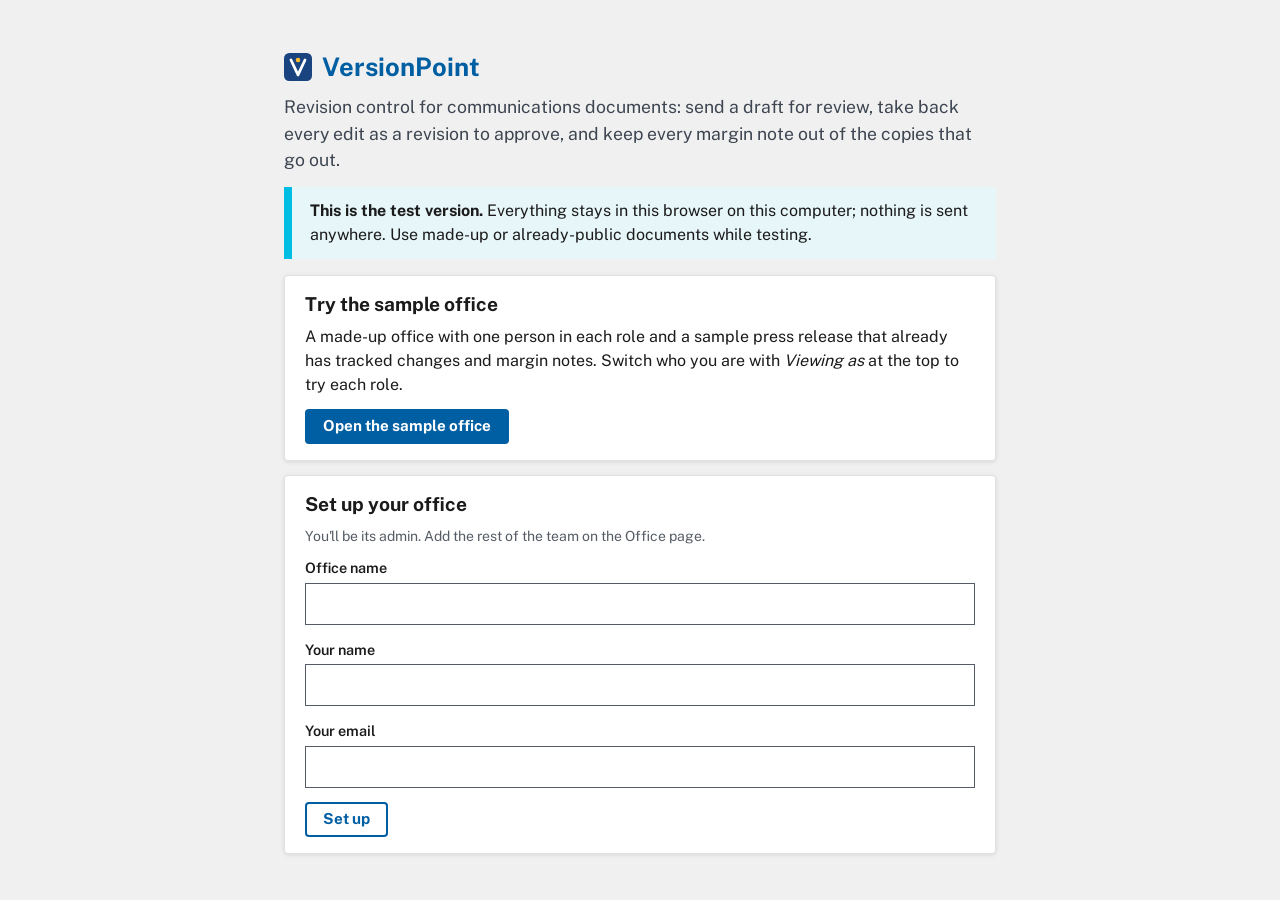
==== index.html @ 3db91370 "Test version built from VersionPoint d736c8c" ====
<!doctype html>
<html lang="en">
  <head>
    <meta http-equiv="Content-Security-Policy" content="default-src 'self'; script-src 'self' 'wasm-unsafe-eval'; worker-src 'self' blob:; style-src 'self' 'unsafe-inline'; font-src 'self' data:; img-src 'self' data: blob:; connect-src 'self' blob: data:; object-src 'none'; base-uri 'none'; form-action 'none'" />
    <meta name="referrer" content="no-referrer" />
    <meta charset="UTF-8" />
    <meta name="viewport" content="width=device-width, initial-scale=1.0" />
    <title>VersionPoint</title>
    <link rel="icon" href="./favicon.svg" type="image/svg+xml" />
    <script type="module" crossorigin src="./assets/index-Dbu-DDed.js"></script>
    <link rel="stylesheet" crossorigin href="./assets/index-DhymI04J.css">
  </head>
  <body>
    <div id="root"></div>
  </body>
</html>
---- assets/index-DhymI04J.css ----
@font-face{font-family:Public Sans;font-style:normal;font-display:swap;font-weight:400;src:url(./public-sans-vietnamese-400-normal-TxZB8OSn.woff2)format("woff2"),url(./public-sans-vietnamese-400-normal-BO1meqcx.woff)format("woff");unicode-range:U+102-103,U+110-111,U+128-129,U+168-169,U+1A0-1A1,U+1AF-1B0,U+300-301,U+303-304,U+308-309,U+323,U+329,U+1EA0-1EF9,U+20AB}@font-face{font-family:Public Sans;font-style:normal;font-display:swap;font-weight:400;src:url(./public-sans-latin-ext-400-normal-mk90oQqJ.woff2)format("woff2"),url(./public-sans-latin-ext-400-normal-B02wwOdZ.woff)format("woff");unicode-range:U+100-2BA,U+2BD-2C5,U+2C7-2CC,U+2CE-2D7,U+2DD-2FF,U+304,U+308,U+329,U+1D00-1DBF,U+1E00-1E9F,U+1EF2-1EFF,U+2020,U+20A0-20AB,U+20AD-20C0,U+2113,U+2C60-2C7F,U+A720-A7FF}@font-face{font-family:Public Sans;font-style:normal;font-display:swap;font-weight:400;src:url(./public-sans-latin-400-normal-8Rpg0ruU.woff2)format("woff2"),url(./public-sans-latin-400-normal-SBbinRkI.woff)format("woff");unicode-range:U+??,U+131,U+152-153,U+2BB-2BC,U+2C6,U+2DA,U+2DC,U+304,U+308,U+329,U+2000-206F,U+20AC,U+2122,U+2191,U+2193,U+2212,U+2215,U+FEFF,U+FFFD}@font-face{font-family:Public Sans;font-style:normal;font-display:swap;font-weight:600;src:url(./public-sans-vietnamese-600-normal-P4BtCUdw.woff2)format("woff2"),url(./public-sans-vietnamese-600-normal-CcnAzmUX.woff)format("woff");unicode-range:U+102-103,U+110-111,U+128-129,U+168-169,U+1A0-1A1,U+1AF-1B0,U+300-301,U+303-304,U+308-309,U+323,U+329,U+1EA0-1EF9,U+20AB}@font-face{font-family:Public Sans;font-style:normal;font-display:swap;font-weight:600;src:url(./public-sans-latin-ext-600-normal-DchWdWJ_.woff2)format("woff2"),url(./public-sans-latin-ext-600-normal-DfkbVac2.woff)format("woff");unicode-range:U+100-2BA,U+2BD-2C5,U+2C7-2CC,U+2CE-2D7,U+2DD-2FF,U+304,U+308,U+329,U+1D00-1DBF,U+1E00-1E9F,U+1EF2-1EFF,U+2020,U+20A0-20AB,U+20AD-20C0,U+2113,U+2C60-2C7F,U+A720-A7FF}@font-face{font-family:Public Sans;font-style:normal;font-display:swap;font-weight:600;src:url(./public-sans-latin-600-normal-Fru-LXNs.woff2)format("woff2"),url(./public-sans-latin-600-normal-BR59oU-I.woff)format("woff");unicode-range:U+??,U+131,U+152-153,U+2BB-2BC,U+2C6,U+2DA,U+2DC,U+304,U+308,U+329,U+2000-206F,U+20AC,U+2122,U+2191,U+2193,U+2212,U+2215,U+FEFF,U+FFFD}@font-face{font-family:Public Sans;font-style:normal;font-display:swap;font-weight:700;src:url(./public-sans-vietnamese-700-normal-D97ShjGS.woff2)format("woff2"),url(./public-sans-vietnamese-700-normal-Dq5VrXjD.woff)format("woff");unicode-range:U+102-103,U+110-111,U+128-129,U+168-169,U+1A0-1A1,U+1AF-1B0,U+300-301,U+303-304,U+308-309,U+323,U+329,U+1EA0-1EF9,U+20AB}@font-face{font-family:Public Sans;font-style:normal;font-display:swap;font-weight:700;src:url(./public-sans-latin-ext-700-normal-CgolUQuG.woff2)format("woff2"),url(./public-sans-latin-ext-700-normal-jWHjnMgZ.woff)format("woff");unicode-range:U+100-2BA,U+2BD-2C5,U+2C7-2CC,U+2CE-2D7,U+2DD-2FF,U+304,U+308,U+329,U+1D00-1DBF,U+1E00-1E9F,U+1EF2-1EFF,U+2020,U+20A0-20AB,U+20AD-20C0,U+2113,U+2C60-2C7F,U+A720-A7FF}@font-face{font-family:Public Sans;font-style:normal;font-display:swap;font-weight:700;src:url(./public-sans-latin-700-normal-BqJmxWdE.woff2)format("woff2"),url(./public-sans-latin-700-normal-Dm-oTPSL.woff)format("woff");unicode-range:U+??,U+131,U+152-153,U+2BB-2BC,U+2C6,U+2DA,U+2DC,U+304,U+308,U+329,U+2000-206F,U+20AC,U+2122,U+2191,U+2193,U+2212,U+2215,U+FEFF,U+FFFD}@font-face{font-family:Merriweather;font-style:normal;font-display:swap;font-weight:400;src:url(./merriweather-cyrillic-ext-400-normal-D9NYhYTq.woff2)format("woff2"),url(./merriweather-cyrillic-ext-400-normal-Di6yW_eE.woff)format("woff");unicode-range:U+460-52F,U+1C80-1C8A,U+20B4,U+2DE0-2DFF,U+A640-A69F,U+FE2E-FE2F}@font-face{font-family:Merriweather;font-style:normal;font-display:swap;font-weight:400;src:url(./merriweather-cyrillic-400-normal-AvfsDsMQ.woff2)format("woff2"),url(./merriweather-cyrillic-400-normal-DAcQ8g-H.woff)format("woff");unicode-range:U+301,U+400-45F,U+490-491,U+4B0-4B1,U+2116}@font-face{font-family:Merriweather;font-style:normal;font-display:swap;font-weight:400;src:url(./merriweather-vietnamese-400-normal-hNacsVs_.woff2)format("woff2"),url(./merriweather-vietnamese-400-normal-Dh8WVvgZ.woff)format("woff");unicode-range:U+102-103,U+110-111,U+128-129,U+168-169,U+1A0-1A1,U+1AF-1B0,U+300-301,U+303-304,U+308-309,U+323,U+329,U+1EA0-1EF9,U+20AB}@font-face{font-family:Merriweather;font-style:normal;font-display:swap;font-weight:400;src:url(./merriweather-latin-ext-400-normal-CWVzVQq3.woff2)format("woff2"),url(./merriweather-latin-ext-400-normal-CLqijLtt.woff)format("woff");unicode-range:U+100-2BA,U+2BD-2C5,U+2C7-2CC,U+2CE-2D7,U+2DD-2FF,U+304,U+308,U+329,U+1D00-1DBF,U+1E00-1E9F,U+1EF2-1EFF,U+2020,U+20A0-20AB,U+20AD-20C0,U+2113,U+2C60-2C7F,U+A720-A7FF}@font-face{font-family:Merriweather;font-style:normal;font-display:swap;font-weight:400;src:url(./merriweather-latin-400-normal-G4kZaoXi.woff2)format("woff2"),url(./merriweather-latin-400-normal-CvqO63Ah.woff)format("woff");unicode-range:U+??,U+131,U+152-153,U+2BB-2BC,U+2C6,U+2DA,U+2DC,U+304,U+308,U+329,U+2000-206F,U+20AC,U+2122,U+2191,U+2193,U+2212,U+2215,U+FEFF,U+FFFD}@font-face{font-family:Merriweather;font-style:normal;font-display:swap;font-weight:700;src:url(./merriweather-cyrillic-ext-700-normal-Bk1p9YoV.woff2)format("woff2"),url(./merriweather-cyrillic-ext-700-normal-DoooT6Vg.woff)format("woff");unicode-range:U+460-52F,U+1C80-1C8A,U+20B4,U+2DE0-2DFF,U+A640-A69F,U+FE2E-FE2F}@font-face{font-family:Merriweather;font-style:normal;font-display:swap;font-weight:700;src:url(./merriweather-cyrillic-700-normal-wbY04GlL.woff2)format("woff2"),url(./merriweather-cyrillic-700-normal-CHCcU-4a.woff)format("woff");unicode-range:U+301,U+400-45F,U+490-491,U+4B0-4B1,U+2116}@font-face{font-family:Merriweather;font-style:normal;font-display:swap;font-weight:700;src:url(./merriweather-vietnamese-700-normal-Bp6kWjW5.woff2)format("woff2"),url(./merriweather-vietnamese-700-normal-C7_HxHBa.woff)format("woff");unicode-range:U+102-103,U+110-111,U+128-129,U+168-169,U+1A0-1A1,U+1AF-1B0,U+300-301,U+303-304,U+308-309,U+323,U+329,U+1EA0-1EF9,U+20AB}@font-face{font-family:Merriweather;font-style:normal;font-display:swap;font-weight:700;src:url(./merriweather-latin-ext-700-normal-jHnxg2Kc.woff2)format("woff2"),url(./merriweather-latin-ext-700-normal-CaBzXGOk.woff)format("woff");unicode-range:U+100-2BA,U+2BD-2C5,U+2C7-2CC,U+2CE-2D7,U+2DD-2FF,U+304,U+308,U+329,U+1D00-1DBF,U+1E00-1E9F,U+1EF2-1EFF,U+2020,U+20A0-20AB,U+20AD-20C0,U+2113,U+2C60-2C7F,U+A720-A7FF}@font-face{font-family:Merriweather;font-style:normal;font-display:swap;font-weight:700;src:url(./merriweather-latin-700-normal-DoUP8Ce-.woff2)format("woff2"),url(./merriweather-latin-700-normal-D4-nzrAh.woff)format("woff");unicode-range:U+??,U+131,U+152-153,U+2BB-2BC,U+2C6,U+2DA,U+2DC,U+304,U+308,U+329,U+2000-206F,U+20AC,U+2122,U+2191,U+2193,U+2212,U+2215,U+FEFF,U+FFFD}:root{--bg:#f0f0f0;--surface:#fff;--surface-2:#f0f0f0;--paper:#fff;--ink:#1b1b1b;--ink-2:#3d4551;--ink-3:#565c65;--line:#a9aeb1;--line-2:#dfe1e2;--primary:#005ea2;--primary-dark:#1a4480;--primary-darker:#162e51;--primary-ink:#fff;--primary-soft:#d9e8f6;--accent:#ffbe2e;--ok:#00a91c;--ok-text:#008817;--ok-soft:#ecf3ec;--warn:#ffbe2e;--warn-text:#936f38;--warn-soft:#faf3d1;--bad:#d54309;--bad-text:#b50909;--bad-soft:#f4e3db;--info:#00bde3;--info-soft:#e7f6f8;--ins:#00702b;--ins-bg:#e3f5e1;--del:#b50909;--del-bg:#f8dfe2;--note:#fef0c8;--note-strong:#e5a000;--focus:#2491ff;--shadow:0 1px 4px #0000001a;--radius:4px;--font:"Public Sans", "Source Sans Pro", "Helvetica Neue", Helvetica, Roboto, Arial, sans-serif;--serif:Merriweather, Georgia, Cambria, "Times New Roman", serif;--lightningcss-light:initial;--lightningcss-dark: ;color-scheme:light}@media (prefers-color-scheme:dark){:root{--bg:#111418;--surface:#1b1f24;--surface-2:#23282e;--paper:#1f2329;--ink:#f0f0f0;--ink-2:#dfe1e2;--ink-3:#a9aeb1;--line:#565c65;--line-2:#3d4551;--primary:#73b3e7;--primary-dark:#4f97d1;--primary-darker:#162e51;--primary-ink:#0b1a2c;--primary-soft:#1e3352;--accent:#ffbe2e;--ok:#70e17b;--ok-text:#70e17b;--ok-soft:#1a3320;--warn:#ffbe2e;--warn-text:#ffd27a;--warn-soft:#3a2f12;--bad:#f39268;--bad-text:#ff8f80;--bad-soft:#3d1f17;--info:#00bde3;--info-soft:#10313a;--ins:#7fe08f;--ins-bg:#183623;--del:#ff9b94;--del-bg:#3d1d1f;--note:#4a3d0c;--note-strong:#c89b2a;--shadow:0 1px 3px #00000080;--lightningcss-light: ;--lightningcss-dark:initial;color-scheme:dark}}*{box-sizing:border-box}html,body{margin:0;padding:0}body{background:var(--bg);color:var(--ink);font:16px/1.5 var(--font);-webkit-font-smoothing:antialiased}a:visited{color:#54278f}@media (prefers-color-scheme:dark){a:visited{color:#b8a2e3}}.btn:visited,.topbar a:visited,.brand:visited,.doc-title:visited,.round-card:visited{color:inherit}a{color:var(--primary)}button,input,select,textarea{font:inherit;color:inherit}:focus-visible{outline:3px solid var(--focus);outline-offset:2px}h1,h2,h3{margin:0 0 .5em;line-height:1.25}h1{font-size:1.75rem;font-weight:700}h2{font-size:1.2rem}h3{font-size:1rem}p{margin:0 0 .75em}.sr-only{clip:rect(0 0 0 0);white-space:nowrap;width:1px;height:1px;position:absolute;overflow:hidden}.skip{background:var(--surface);z-index:100;padding:8px 12px;position:absolute;top:0;left:-999px}.skip:focus{top:8px;left:8px}.topbar{background:var(--primary-darker);color:#fff;border-bottom:4px solid var(--accent);align-items:center;gap:20px;height:60px;padding:0 24px;display:flex}.brand{color:inherit;align-items:center;gap:10px;font-size:1.15rem;font-weight:700;text-decoration:none;display:flex}.brand img{width:28px;height:28px}.topbar nav{align-self:stretch;gap:2px;display:flex}.topbar nav a{color:inherit;border-bottom:4px solid #0000;align-items:center;margin-bottom:-4px;padding:0 14px;font-weight:600;text-decoration:none;display:flex}.topbar nav a:hover{background:#ffffff14}.topbar nav a[aria-current=page]{border-bottom-color:#fff}.topbar .spacer{flex:1}.topbar .who{text-align:right;font-size:.9rem;line-height:1.25}.topbar .who small{opacity:.8;display:block}.topbar button{color:#fff;cursor:pointer;background:0 0;border:0;border-radius:4px;padding:6px 14px;font-weight:700;box-shadow:inset 0 0 0 2px #fff}.topbar button:hover{background:#ffffff1a}.betabar{background:var(--warn-soft);color:var(--ink);text-align:center;border-bottom:1px solid var(--line-2);padding:6px 12px;font-size:.85rem}.page{max-width:1280px;margin:0 auto;padding:24px}.page.narrow{max-width:760px}.page-head{flex-wrap:wrap;align-items:flex-start;gap:16px;margin-bottom:20px;display:flex}.page-head .grow{flex:1;min-width:240px}.muted{color:var(--ink-3)}.small{font-size:.875rem}.row{flex-wrap:wrap;align-items:center;gap:8px;display:flex}.btn{box-shadow:inset 0 0 0 2px var(--primary);color:var(--primary);cursor:pointer;white-space:nowrap;background:0 0;border:0;border-radius:4px;justify-content:center;align-items:center;gap:6px;padding:9px 18px;font-size:.95rem;font-weight:700;line-height:1.1;text-decoration:none;display:inline-flex}.btn:hover:not(:disabled){box-shadow:inset 0 0 0 2px var(--primary-dark);color:var(--primary-dark);background:var(--surface)}.btn:active:not(:disabled){box-shadow:inset 0 0 0 2px var(--primary-darker);color:var(--primary-darker)}.btn:disabled{opacity:.45;cursor:not-allowed}.btn.primary{background:var(--primary);color:var(--primary-ink);box-shadow:none}.btn.primary:hover:not(:disabled){background:var(--primary-dark);color:var(--primary-ink);box-shadow:none}.btn.primary:active:not(:disabled){background:var(--primary-darker)}.btn.danger{color:var(--bad-text);box-shadow:inset 0 0 0 2px var(--bad-text)}.btn.quiet{box-shadow:none;color:var(--primary);background:0 0;padding-left:4px;padding-right:4px;font-weight:600;text-decoration:underline}.btn.quiet:hover:not(:disabled){box-shadow:none;color:var(--primary-dark);background:0 0}.btn.small{padding:6px 12px;font-size:.85rem}.btn.accept[aria-pressed=true]{background:var(--ok-text);color:#fff;box-shadow:none}.btn.reject[aria-pressed=true]{background:var(--bad-text);color:#fff;box-shadow:none}@media (prefers-color-scheme:dark){.btn.accept[aria-pressed=true],.btn.reject[aria-pressed=true]{color:#111}}.card{background:var(--surface);border:1px solid var(--line-2);border-radius:var(--radius);box-shadow:var(--shadow);padding:16px 20px}.card+.card{margin-top:14px}.badge{text-transform:uppercase;letter-spacing:.03em;background:var(--line-2);color:var(--ink);white-space:nowrap;border-radius:2px;padding:2px 7px;font-size:.72rem;font-weight:700;display:inline-block}.badge.ok{background:var(--ok-soft);color:var(--ok-text)}.badge.warn{background:var(--warn-soft);color:var(--warn-text)}.badge.bad{background:var(--bad-soft);color:var(--bad-text)}.badge.info{background:var(--primary-soft);color:var(--primary-dark)}@media (prefers-color-scheme:dark){.badge.info{color:var(--primary)}}.banner{border-left:8px solid var(--line);background:var(--surface-2);border-radius:0;flex-wrap:wrap;align-items:center;gap:12px;margin-bottom:16px;padding:12px 16px 12px 18px;display:flex}.banner .grow{flex:1;min-width:220px}.banner.info{background:var(--info-soft);border-left-color:var(--info)}.banner.warn{background:var(--warn-soft);border-left-color:var(--warn)}.banner.bad{background:var(--bad-soft);border-left-color:var(--bad)}.banner.ok{background:var(--ok-soft);border-left-color:var(--ok)}.banner ul{margin:4px 0 0;padding-left:18px}.error{color:var(--bad-text);font-weight:600}.field{margin-bottom:14px;display:block}.field>span{margin-bottom:4px;font-size:.9rem;font-weight:600;display:block}.field small{color:var(--ink-3);margin-top:3px;font-size:.8rem;display:block}input[type=text],input[type=email],input[type=password],select,textarea{border:1px solid var(--ink-3);background:var(--surface);border-radius:0;width:100%;min-height:40px;padding:8px 10px}textarea{resize:vertical;min-height:72px}.drop{border:2px dashed var(--line);border-radius:var(--radius);text-align:center;background:var(--surface);cursor:pointer;padding:28px}.drop.over{border-color:var(--primary);background:var(--primary-soft)}.drop strong{margin-bottom:4px;font-size:1.05rem;display:block}table.list{border-collapse:collapse;background:var(--surface);border:1px solid var(--line);border-radius:var(--radius);width:100%;overflow:hidden}table.list th,table.list td{text-align:left;border-bottom:1px solid var(--line-2);vertical-align:middle;padding:10px 14px}table.list th{text-transform:uppercase;letter-spacing:.04em;color:var(--ink-3);background:var(--surface-2);font-size:.78rem}table.list tr:last-child td{border-bottom:0}table.list tr.click{cursor:pointer}table.list tr.click:hover td{background:var(--primary-soft)}.doc-title{color:var(--ink);font-weight:600;text-decoration:none}.signin{max-width:400px;margin:10vh auto}.signin .brand{color:var(--primary);justify-content:center;margin-bottom:18px;font-size:1.5rem}.doc-layout{grid-template-columns:minmax(0,1fr) 340px;align-items:start;gap:20px;display:grid}@media (max-width:1000px){.doc-layout{grid-template-columns:1fr}}.side{max-height:calc(100vh - 32px);position:sticky;top:16px;overflow:auto}.paper{background:var(--paper);border:1px solid var(--line-2);box-shadow:var(--shadow);font-family:var(--serif);border-radius:2px;padding:48px 56px;font-size:15px;line-height:1.75}@media (max-width:700px){.paper{padding:24px 20px}}.paper .vp-p{white-space:pre-wrap;overflow-wrap:anywhere;border-radius:4px;margin:0 -6px .7em;padding:2px 6px}.paper .vp-p.empty{min-height:1em}.paper .clickable .vp-p{cursor:pointer}.paper .clickable .vp-p:hover{background:var(--surface-2)}.paper .vp-p.picked{background:var(--primary-soft);box-shadow:inset 3px 0 0 var(--primary)}.paper .s-title{font-size:1.6em;font-weight:700;line-height:1.25}.paper .s-h1{font-size:1.35em;font-weight:700}.paper .s-h2{font-size:1.15em;font-weight:700}.paper .s-h3{font-weight:700}.paper .s-quote{border-left:3px solid var(--line);padding-left:16px;font-style:italic}.paper .s-list{padding-left:22px;position:relative}.paper .s-list:before{content:"•";position:absolute;left:8px}.paper .a-center{text-align:center}.paper .a-right{text-align:right}.paper .a-justify{text-align:justify}.paper table.vp-table{border-collapse:collapse;width:100%;margin:0 0 .8em;font-size:.95em}.paper table.vp-table td{border:1px solid var(--line);vertical-align:top;padding:4px 8px}.paper table.vp-table .vp-p{margin:0}mark.note{background:var(--note);color:inherit;border-bottom:2px solid var(--note-strong);cursor:pointer;border-radius:2px;padding:0 1px}mark.note.on{background:var(--note-strong)}mark.note.loose{border-bottom:2px dashed var(--note-strong);background:0 0}mark.note.loose.on{background:var(--note)}.ins{color:var(--ins);background:var(--ins-bg);text-underline-offset:2px;text-decoration:underline;text-decoration-thickness:1px}.del{color:var(--del);background:var(--del-bg);text-decoration:line-through}.chg{cursor:pointer;border-radius:2px}.chg.on{outline:2px solid var(--primary);outline-offset:1px}.chg.decided-accept.del,.chg.decided-reject.ins{opacity:.45}.revnum{font:700 10px/1 var(--font);vertical-align:super;color:var(--primary);margin-left:1px}.pmark{color:var(--ins);font-family:var(--font);font-size:.8em}.pmark.del{color:var(--del)}.note-card{border:1px solid var(--line);border-radius:var(--radius);background:var(--surface);margin-bottom:10px;padding:10px 12px;font-size:.9rem}.note-card.on{border-color:var(--note-strong);box-shadow:0 0 0 2px var(--note-strong)}.note-card .meta{color:var(--ink-3);justify-content:space-between;gap:8px;margin-bottom:4px;font-size:.78rem;display:flex}.note-card .quote{font-family:var(--serif);color:var(--ink-2);border-left:3px solid var(--note-strong);margin:4px 0 6px;padding-left:8px;font-size:.85rem}.note-card .reply{border-top:1px solid var(--line-2);margin-top:8px;padding-top:8px}.note-card.resolved{opacity:.65}.toggle{cursor:pointer;-webkit-user-select:none;user-select:none;align-items:center;gap:8px;font-size:.9rem;font-weight:600;display:inline-flex}.switch{background:var(--line);cursor:pointer;border:0;border-radius:999px;flex:none;width:38px;height:22px;padding:0;transition:background .15s;position:relative}.switch:after{content:"";background:#fff;border-radius:50%;width:18px;height:18px;transition:left .15s;position:absolute;top:2px;left:2px;box-shadow:0 1px 2px #0000004d}.switch[aria-checked=true]{background:var(--primary)}.switch[aria-checked=true]:after{left:18px}.round-card{border:1px solid var(--line);border-radius:var(--radius);background:var(--surface);color:inherit;margin-bottom:8px;padding:10px 12px;text-decoration:none;display:block}a.round-card:hover{border-color:var(--primary)}.round-card .t{font-weight:600}.timeline-h{justify-content:space-between;align-items:center;margin:16px 0 8px;display:flex}.rev-layout{grid-template-columns:minmax(0,1fr) 440px;align-items:start;gap:20px;display:grid}@media (max-width:1100px){.rev-layout{grid-template-columns:1fr}}@media (min-width:1101px){.narrow-only{display:none}}.rev-list{max-height:calc(100vh - 220px);padding-right:4px;overflow:auto}.rev-card{border:1px solid var(--line);border-radius:var(--radius);background:var(--surface);margin-bottom:10px;padding:12px 14px}.rev-card.on{border-color:var(--primary);box-shadow:0 0 0 2px color-mix(in srgb, var(--primary) 45%, transparent)}.rev-card.done{background:var(--surface-2)}.rev-card .head{flex-wrap:wrap;align-items:center;gap:8px;margin-bottom:6px;display:flex}.rev-card .num{color:var(--primary);min-width:2ch;font-weight:800}.rev-card .what{font-family:var(--serif);overflow-wrap:anywhere;margin:4px 0 8px;font-size:.95rem}.rev-card .ctx{color:var(--ink-3)}.rev-card .by{color:var(--ink-3);font-size:.8rem}.rev-card .actions{flex-wrap:wrap;align-items:center;gap:6px;display:flex}.rev-card .reason{margin-top:8px}.rev-card .reason input{padding:5px 8px;font-size:.85rem}.filters{flex-wrap:wrap;gap:4px;margin-bottom:10px;display:flex}.filters button{border:1px solid var(--line);background:var(--surface);cursor:pointer;border-radius:999px;padding:3px 12px;font-size:.82rem}.filters button[aria-pressed=true]{background:var(--primary);color:var(--primary-ink);border-color:var(--primary)}.progress{background:var(--line-2);border-radius:999px;height:8px;margin:6px 0 2px;overflow:hidden}.progress>div{background:var(--ok);height:100%}.tabs{border-bottom:1px solid var(--line);gap:2px;margin-bottom:12px;display:flex}.tabs button{cursor:pointer;color:var(--ink-3);background:0 0;border:0;border-bottom:3px solid #0000;margin-bottom:-1px;padding:8px 14px;font-weight:600}.tabs button[aria-selected=true]{color:var(--primary);border-bottom-color:var(--primary)}.overlay{z-index:50;background:#0a0f1973;justify-content:center;align-items:flex-start;padding:8vh 16px;display:flex;position:fixed;inset:0;overflow:auto}.dialog{background:var(--surface);border-radius:10px;width:100%;max-width:520px;padding:22px 24px;box-shadow:0 20px 50px #0000004d}.dialog.wide{max-width:760px}.dialog .foot{justify-content:flex-end;gap:8px;margin-top:18px;display:flex}.drawer{background:var(--surface);z-index:40;border-left:1px solid var(--line);width:min(520px,100%);padding:20px 22px;position:fixed;top:0;bottom:0;right:0;overflow:auto;box-shadow:-10px 0 40px #0003}.drawer .close{float:right}.hist{border-left:3px solid var(--line);margin-left:6px;padding:0 0 14px 14px;position:relative}.hist:before{content:"";background:var(--primary);border-radius:50%;width:11px;height:11px;position:absolute;top:4px;left:-7px}.hist .text{font-family:var(--serif);background:var(--surface-2);border-radius:6px;margin:6px 0;padding:8px 10px;font-size:.92rem}.record h1{font-size:1.5rem}.record section{margin-bottom:24px}.record table{border-collapse:collapse;width:100%;font-size:.88rem}.record th,.record td{text-align:left;border-bottom:1px solid var(--line-2);vertical-align:top;padding:6px 8px}.record th{color:var(--ink-3);text-transform:uppercase;font-size:.75rem}.check-list li{margin-bottom:4px}@media print{.topbar,.betabar,.noprint{display:none!important}body{color:#000;background:#fff}.page{max-width:none;padding:0}.card{box-shadow:none;border:0;padding:0}.record section{break-inside:avoid-page}}.viewas{align-items:center;gap:8px;font-size:.85rem;display:flex}.viewas span{opacity:.85}.viewas select{color:#1b1b1b;background:#fff;border:0;width:auto;min-height:34px;padding:4px 8px}.notices{position:relative}.bell{color:#fff;cursor:pointer;background:0 0;border:0;border-radius:4px;align-items:center;gap:6px;padding:6px 12px;font-weight:700;display:inline-flex;box-shadow:inset 0 0 0 2px #fff9}.bell .count{background:var(--accent);color:#1b1b1b;border-radius:999px;padding:0 7px;font-size:.78rem}.notice-panel{background:var(--surface);width:360px;max-height:70vh;color:var(--ink);border:1px solid var(--line-2);z-index:60;border-radius:4px;padding:12px;position:absolute;top:calc(100% + 8px);right:0;overflow:auto;box-shadow:0 10px 30px #00000040}.notice{color:inherit;border-left:4px solid #0000;border-bottom:1px solid var(--line-2);padding:8px 10px;text-decoration:none;display:block}.notice:hover{background:var(--surface-2)}.notice.unread{border-left-color:var(--primary);background:var(--primary-soft)}.notice:visited{color:inherit}.team strong{font-size:1rem}fieldset.checks{border:0;margin:0 0 8px;padding:0}.check{border-bottom:1px solid var(--line-2);align-items:center;gap:8px;padding:6px 0;display:flex}.setup-brand{color:var(--primary);margin:24px 0 8px;font-size:1.6rem}.lead{color:var(--ink-2);font-size:1.1rem}
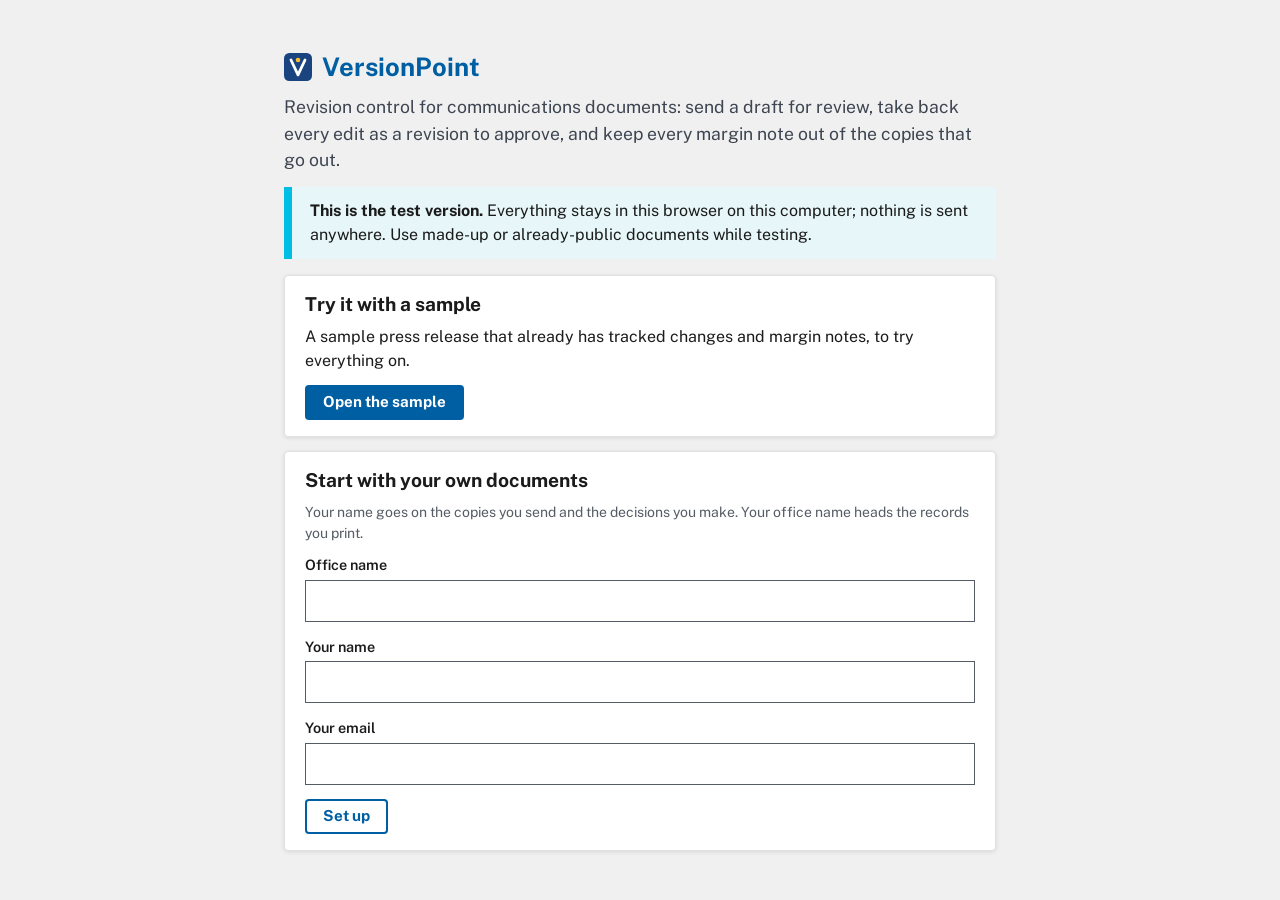
==== commit f89dc0e7: "Test version built from VersionPoint 3bd6ddf (standalone, hidden marks, Trace a leak)" ====
--- a/index.html
+++ b/index.html
@@ -7,7 +7,7 @@
     <meta name="viewport" content="width=device-width, initial-scale=1.0" />
     <title>VersionPoint</title>
     <link rel="icon" href="./favicon.svg" type="image/svg+xml" />
-    <script type="module" crossorigin src="./assets/index-Dbu-DDed.js"></script>
+    <script type="module" crossorigin src="./assets/index-s5VW29lG.js"></script>
     <link rel="stylesheet" crossorigin href="./assets/index-DhymI04J.css">
   </head>
   <body>
